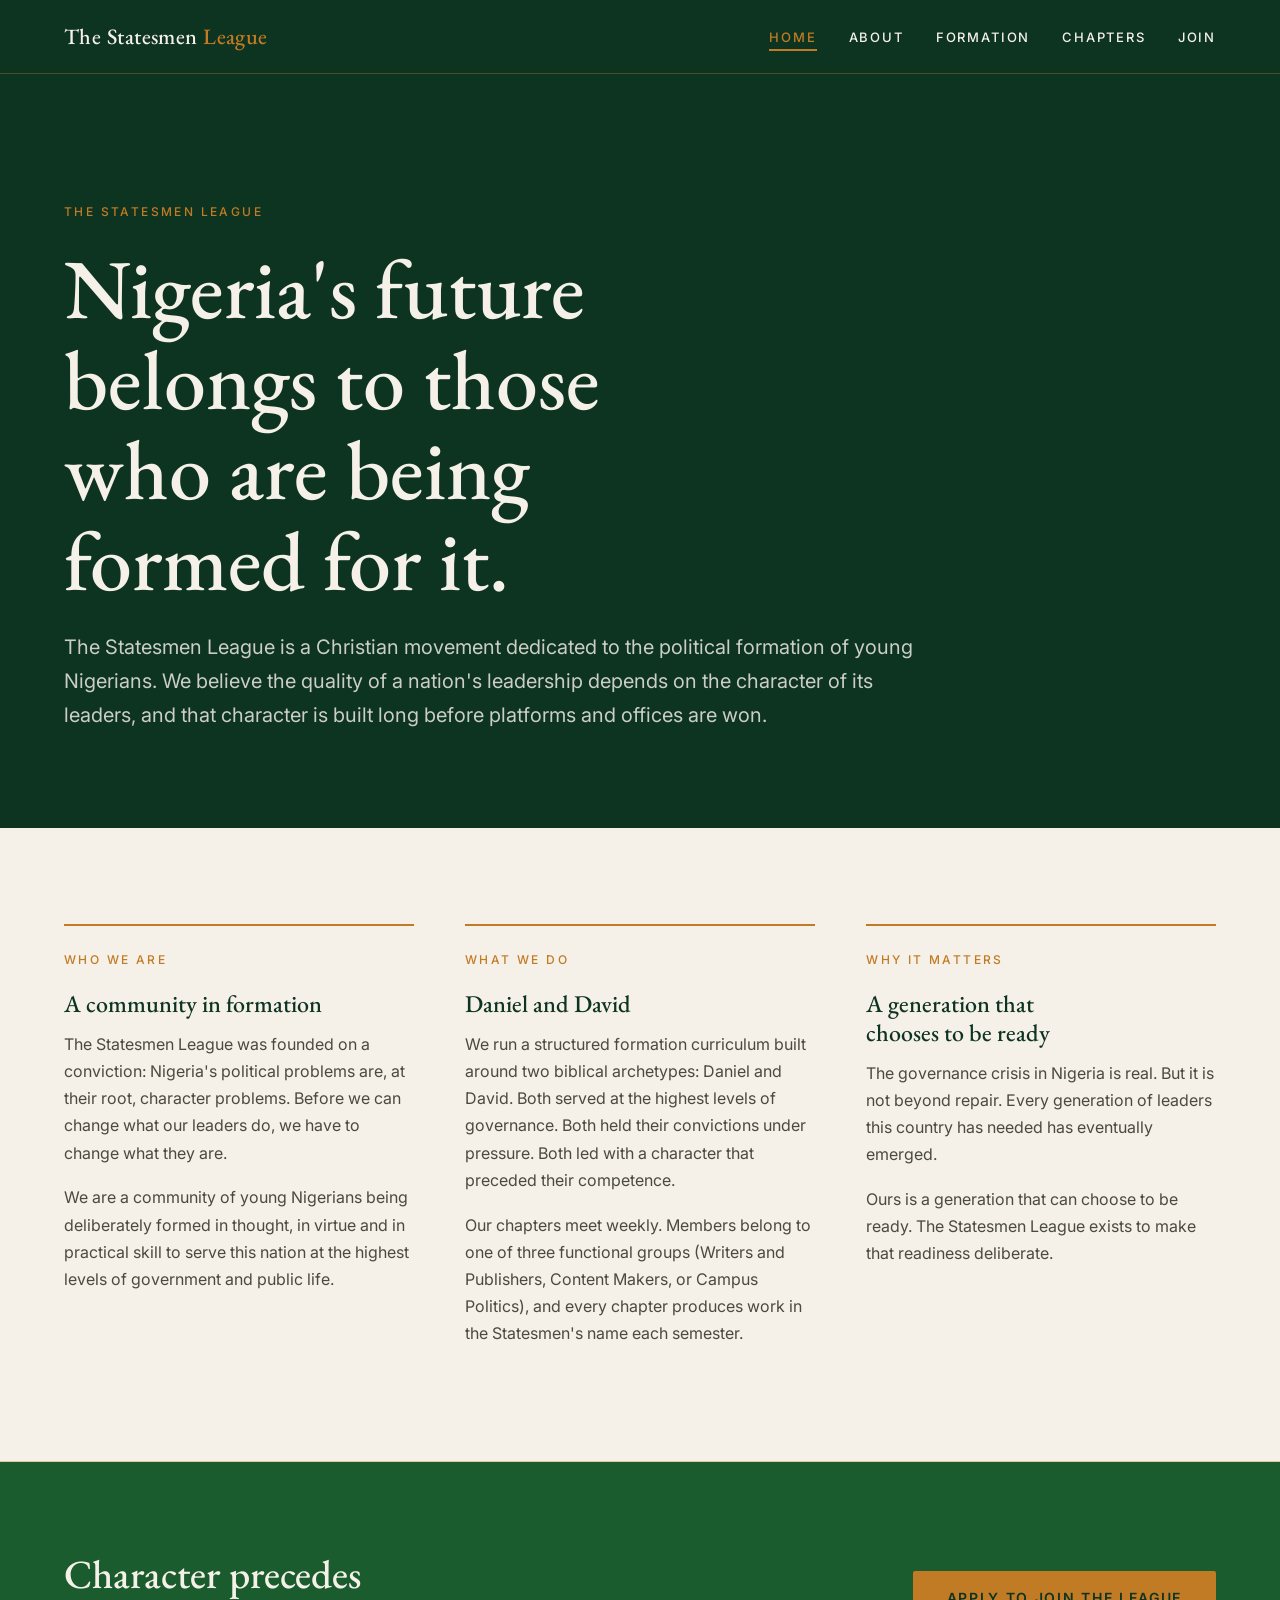
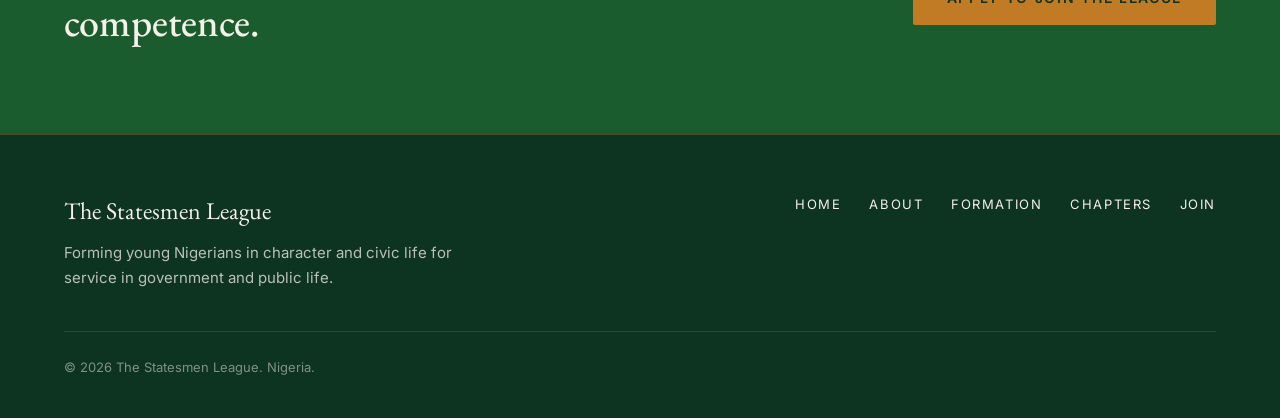
==== site/index.html @ c312bdaa "Add five-page Statesmen League website Co-Authored-By: Claude Opus 5.5 <noreply@anthropic.com> Claud" ====
<!doctype html>
<html lang="en-GB">
<head>
  <meta charset="utf-8">
  <meta name="viewport" content="width=device-width, initial-scale=1">
  <title>The Statesmen League</title>
  <meta name="description" content="The Statesmen League is a Christian movement dedicated to the political formation of young Nigerians.">
  <link rel="preconnect" href="https://fonts.googleapis.com">
  <link rel="preconnect" href="https://fonts.gstatic.com" crossorigin>
  <link href="https://fonts.googleapis.com/css2?family=EB+Garamond:ital,wght@0,400;0,500;0,600;1,400&family=Inter:wght@400;500;600&display=swap" rel="stylesheet">
  <link rel="stylesheet" href="assets/styles.css">
</head>
<body>
  <a class="skip-link" href="#main">Skip to content</a>
  <header class="site-header">
    <nav class="nav-inner" aria-label="Main">
      <a class="brand" href="index.html">The Statesmen <span>League</span></a>
      <button class="nav-toggle" type="button" aria-expanded="false" aria-controls="nav-links">Menu</button>
      <ul class="nav-links" id="nav-links">
        <li><a href="index.html" aria-current="page">Home</a></li>
        <li><a href="about.html">About</a></li>
        <li><a href="formation.html">Formation</a></li>
        <li><a href="chapters.html">Chapters</a></li>
        <li><a href="join.html">Join</a></li>
      </ul>
    </nav>
  </header>

  <main id="main">
    <section class="page-head home-head">
      <div class="page-head-inner">
        <span class="eyebrow">The Statesmen League</span>
        <h1>Nigeria's future belongs to those who are being formed for it.</h1>
        <p class="lede">The Statesmen League is a Christian movement dedicated to the political formation of young Nigerians. We believe the quality of a nation's leadership depends on the character of its leaders, and that character is built long before platforms and offices are won.</p>
      </div>
    </section>

    <section class="section">
      <div class="section-inner three-col">
        <div>
          <span class="eyebrow">Who we are</span>
          <h3>A community in formation</h3>
          <p>The Statesmen League was founded on a conviction: Nigeria's political problems are, at their root, character problems. Before we can change what our leaders do, we have to change what they are.</p>
          <p>We are a community of young Nigerians being deliberately formed in thought, in virtue and in practical skill to serve this nation at the highest levels of government and public life.</p>
        </div>
        <div>
          <span class="eyebrow">What we do</span>
          <h3>Daniel and David</h3>
          <p>We run a structured formation curriculum built around two biblical archetypes: Daniel and David. Both served at the highest levels of governance. Both held their convictions under pressure. Both led with a character that preceded their competence.</p>
          <p>Our chapters meet weekly. Members belong to one of three functional groups (Writers and Publishers, Content Makers, or Campus Politics), and every chapter produces work in the Statesmen's name each semester.</p>
        </div>
        <div>
          <span class="eyebrow">Why it matters</span>
          <h3>A generation that chooses to be ready</h3>
          <p>The governance crisis in Nigeria is real. But it is not beyond repair. Every generation of leaders this country has needed has eventually emerged.</p>
          <p>Ours is a generation that can choose to be ready. The Statesmen League exists to make that readiness deliberate.</p>
        </div>
      </div>
    </section>

    <section class="cta-band">
      <div class="section-inner">
        <h2>Character precedes competence.</h2>
        <a class="button" href="join.html">Apply to join the League</a>
      </div>
    </section>

  </main>

  <footer class="site-footer">
    <div class="footer-inner">
      <div>
        <div class="footer-name">The Statesmen League</div>
        <p class="footer-purpose">Forming young Nigerians in character and civic life for service in government and public life.</p>
      </div>
      <ul class="footer-links">
        <li><a href="index.html">Home</a></li>
        <li><a href="about.html">About</a></li>
        <li><a href="formation.html">Formation</a></li>
        <li><a href="chapters.html">Chapters</a></li>
        <li><a href="join.html">Join</a></li>
      </ul>
    </div>
    <div class="footer-base">&copy; 2026 The Statesmen League. Nigeria.</div>
  </footer>
  <script src="assets/nav.js"></script>
</body>
</html>
---- site/assets/styles.css ----
:root {
  --green-dark: #0D3321;
  --green-mid: #1A5C2E;
  --gold: #C17B24;
  --cream: #F5F0E8;
  --ink: #1A1A14;
  --ink-soft: #4A4A3F;
  --rule: rgba(193, 123, 36, 0.35);
  --card: #FBF8F2;

  --serif: "EB Garamond", Georgia, "Times New Roman", serif;
  --sans: "Inter", system-ui, -apple-system, "Segoe UI", sans-serif;

  --measure: 68ch;
  --gutter: clamp(16px, 5vw, 72px);
}

*, *::before, *::after { box-sizing: border-box; }

html { -webkit-text-size-adjust: 100%; }

body {
  margin: 0;
  background: var(--cream);
  color: var(--ink);
  font-family: var(--sans);
  font-size: 17px;
  line-height: 1.7;
  display: flex;
  flex-direction: column;
  min-height: 100vh;
}

main { flex: 1; }

h1, h2, h3 {
  font-family: var(--serif);
  font-weight: 500;
  line-height: 1.2;
  color: var(--green-dark);
  text-wrap: balance;
}

h1 { font-size: clamp(36px, 6vw, 64px); margin: 0 0 24px; }
h2 { font-size: clamp(28px, 4vw, 40px); margin: 0 0 20px; }
h3 { font-size: 24px; margin: 0 0 12px; }

p { margin: 0 0 1.1em; }

a { color: var(--green-mid); }
a:hover { color: var(--gold); }

:focus-visible { outline: 2px solid var(--gold); outline-offset: 3px; }

.skip-link {
  position: absolute;
  left: -9999px;
  top: 0;
  background: var(--gold);
  color: var(--green-dark);
  padding: 8px 16px;
  z-index: 10;
}
.skip-link:focus { left: 16px; }

/* Navigation */

.site-header {
  background: var(--green-dark);
  border-bottom: 1px solid var(--rule);
  padding: 0 var(--gutter);
}

.nav-inner {
  display: flex;
  align-items: center;
  justify-content: space-between;
  gap: 24px;
  padding: 18px 0;
  max-width: 1280px;
  margin: 0 auto;
}

.brand {
  font-family: var(--serif);
  font-size: 22px;
  font-weight: 500;
  letter-spacing: 0.02em;
  color: var(--cream);
  text-decoration: none;
}
.brand:hover { color: var(--cream); }
.brand span { color: var(--gold); }

.nav-links {
  display: flex;
  gap: 32px;
  list-style: none;
  margin: 0;
  padding: 0;
}

.nav-links a {
  color: var(--cream);
  text-decoration: none;
  font-size: 13px;
  font-weight: 500;
  letter-spacing: 0.14em;
  text-transform: uppercase;
  padding-bottom: 4px;
  border-bottom: 2px solid transparent;
  transition: color 0.15s, border-color 0.15s;
}

.nav-links a:hover { color: var(--gold); }

.nav-links a[aria-current="page"] {
  color: var(--gold);
  border-bottom-color: var(--gold);
}

.nav-toggle {
  display: none;
  background: none;
  border: 1px solid var(--rule);
  color: var(--cream);
  font: 500 12px/1 var(--sans);
  letter-spacing: 0.14em;
  text-transform: uppercase;
  padding: 10px 14px;
  border-radius: 2px;
  cursor: pointer;
}

@media (max-width: 760px) {
  .nav-inner { flex-wrap: wrap; }
  .nav-toggle { display: block; }
  .nav-links {
    display: none;
    flex-basis: 100%;
    flex-direction: column;
    gap: 0;
    padding-top: 8px;
  }
  .nav-links.open { display: flex; }
  .nav-links a {
    display: block;
    padding: 14px 0;
    border-bottom: 1px solid rgba(245, 240, 232, 0.1);
  }
  .nav-links a[aria-current="page"] { border-bottom-color: rgba(245, 240, 232, 0.1); }
}

/* Page heads */

.page-head {
  background: var(--green-dark);
  color: var(--cream);
  padding: clamp(64px, 10vw, 128px) var(--gutter) clamp(56px, 8vw, 96px);
}

.page-head-inner { max-width: 1280px; margin: 0 auto; }

.page-head h1 { color: var(--cream); max-width: 20ch; }

.page-head .lede {
  max-width: var(--measure);
  font-size: clamp(17px, 2vw, 20px);
  color: rgba(245, 240, 232, 0.82);
  margin: 0;
}

.eyebrow {
  display: block;
  font-family: var(--sans);
  font-size: 12px;
  font-weight: 500;
  letter-spacing: 0.2em;
  text-transform: uppercase;
  color: var(--gold);
  margin-bottom: 20px;
}

.home-head h1 {
  font-size: clamp(40px, 7.5vw, 84px);
  max-width: 18ch;
  line-height: 1.08;
}

/* Content sections */

.section {
  padding: clamp(56px, 8vw, 96px) var(--gutter);
  border-bottom: 1px solid var(--rule);
}
.section:last-of-type { border-bottom: none; }

.section-inner { max-width: 1280px; margin: 0 auto; }

.prose { max-width: var(--measure); }

.prose h2::before {
  content: "";
  display: block;
  width: 48px;
  height: 2px;
  background: var(--gold);
  margin-bottom: 20px;
}

.statement {
  font-family: var(--serif);
  font-size: clamp(26px, 3.5vw, 36px);
  line-height: 1.3;
  color: var(--green-dark);
  max-width: 28ch;
  margin-bottom: 24px;
}

.section-alt { background: var(--card); }

/* Three-column grid */

.three-col {
  display: grid;
  grid-template-columns: repeat(3, 1fr);
  gap: clamp(32px, 4vw, 56px);
}

.three-col > div { border-top: 2px solid var(--gold); padding-top: 24px; }

.three-col p { font-size: 16px; color: var(--ink-soft); }

@media (max-width: 900px) {
  .three-col { grid-template-columns: 1fr; }
}

/* Cards */

.cards {
  display: grid;
  grid-template-columns: repeat(3, 1fr);
  gap: 24px;
  margin: 40px 0 32px;
}

.card {
  background: var(--card);
  border: 1px solid var(--rule);
  border-top: 3px solid var(--gold);
  padding: 28px;
}

.card h3 { font-size: 22px; }
.card p { font-size: 16px; color: var(--ink-soft); margin: 0; }

@media (max-width: 900px) {
  .cards { grid-template-columns: 1fr; }
}

/* Archetypes */

.archetypes {
  display: grid;
  grid-template-columns: 1fr 1fr;
  gap: 24px;
  margin: 32px 0;
  max-width: 900px;
}

.archetype {
  background: var(--green-dark);
  color: var(--cream);
  padding: 32px;
}

.archetype h3 { color: var(--gold); margin-bottom: 12px; }
.archetype p { margin: 0; color: rgba(245, 240, 232, 0.85); font-size: 16px; }

@media (max-width: 700px) {
  .archetypes { grid-template-columns: 1fr; }
}

/* Founders */

.founders {
  display: grid;
  grid-template-columns: 1fr 1fr;
  gap: 32px;
  margin-top: 32px;
  max-width: 900px;
}

.founder { border-left: 2px solid var(--gold); padding-left: 24px; }
.founder h3 { margin-bottom: 4px; }
.founder .role {
  font-size: 12px;
  font-weight: 500;
  letter-spacing: 0.16em;
  text-transform: uppercase;
  color: var(--gold);
  margin-bottom: 12px;
}
.founder p { font-size: 16px; color: var(--ink-soft); }

@media (max-width: 700px) {
  .founders { grid-template-columns: 1fr; }
}

/* Pull line */

.pull {
  font-family: var(--serif);
  font-style: italic;
  font-size: clamp(22px, 3vw, 28px);
  line-height: 1.4;
  color: var(--green-mid);
  border-left: 3px solid var(--gold);
  padding-left: 24px;
  margin: 32px 0;
  max-width: 40ch;
}

/* Buttons and CTA */

.button {
  display: inline-block;
  background: var(--gold);
  color: var(--green-dark);
  font: 600 14px/1 var(--sans);
  letter-spacing: 0.12em;
  text-transform: uppercase;
  text-decoration: none;
  padding: 18px 32px;
  border-radius: 2px;
  border: 2px solid var(--gold);
  transition: background 0.15s, color 0.15s;
}

.button:hover { background: transparent; color: var(--gold); }

.cta-band {
  background: var(--green-mid);
  color: var(--cream);
  padding: clamp(56px, 8vw, 88px) var(--gutter);
}

.cta-band .section-inner {
  display: flex;
  flex-wrap: wrap;
  align-items: center;
  justify-content: space-between;
  gap: 32px;
}

.cta-band h2 { color: var(--cream); margin: 0; max-width: 22ch; }

/* Join */

.form-card {
  background: var(--card);
  border: 1px solid var(--rule);
  border-top: 3px solid var(--gold);
  padding: clamp(28px, 5vw, 48px);
  max-width: 820px;
  margin: 32px 0;
}

.form-card .note { font-size: 15px; color: var(--ink-soft); }

.form-card .button { margin: 12px 0 24px; }

.form-card iframe {
  width: 100%;
  min-height: 1200px;
  border: 0;
  background: #fff;
}

/* Footer */

.site-footer {
  background: var(--green-dark);
  color: rgba(245, 240, 232, 0.75);
  padding: 56px var(--gutter) 40px;
  border-top: 1px solid var(--rule);
  font-size: 15px;
}

.footer-inner {
  max-width: 1280px;
  margin: 0 auto;
  display: flex;
  flex-wrap: wrap;
  justify-content: space-between;
  gap: 32px;
}

.footer-name {
  font-family: var(--serif);
  font-size: 24px;
  color: var(--cream);
  margin-bottom: 8px;
}

.footer-purpose { max-width: 44ch; margin: 0; }

.footer-links {
  list-style: none;
  margin: 0;
  padding: 0;
  display: flex;
  flex-wrap: wrap;
  gap: 12px 28px;
}

.footer-links a {
  color: var(--cream);
  text-decoration: none;
  font-size: 13px;
  letter-spacing: 0.12em;
  text-transform: uppercase;
}
.footer-links a:hover { color: var(--gold); }

.footer-base {
  max-width: 1280px;
  margin: 40px auto 0;
  padding-top: 24px;
  border-top: 1px solid rgba(245, 240, 232, 0.12);
  font-size: 13px;
  color: rgba(245, 240, 232, 0.5);
}
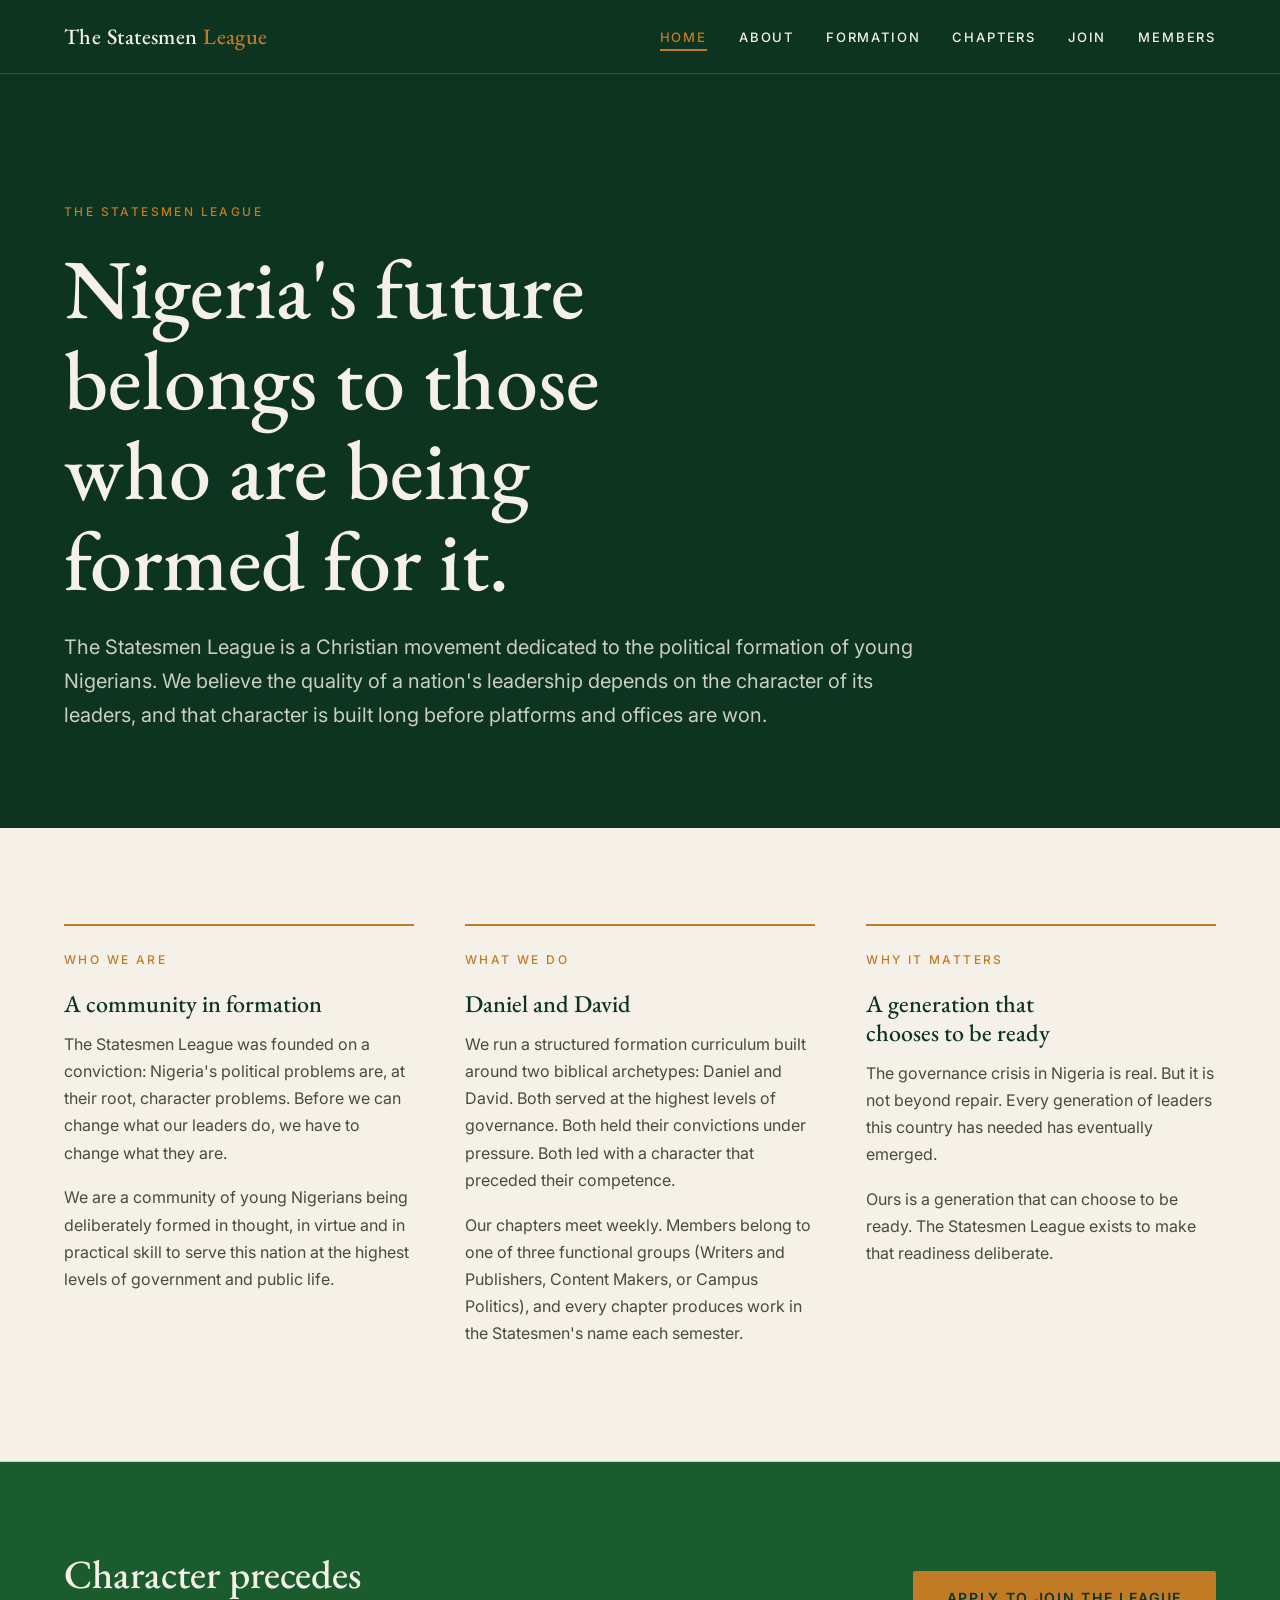
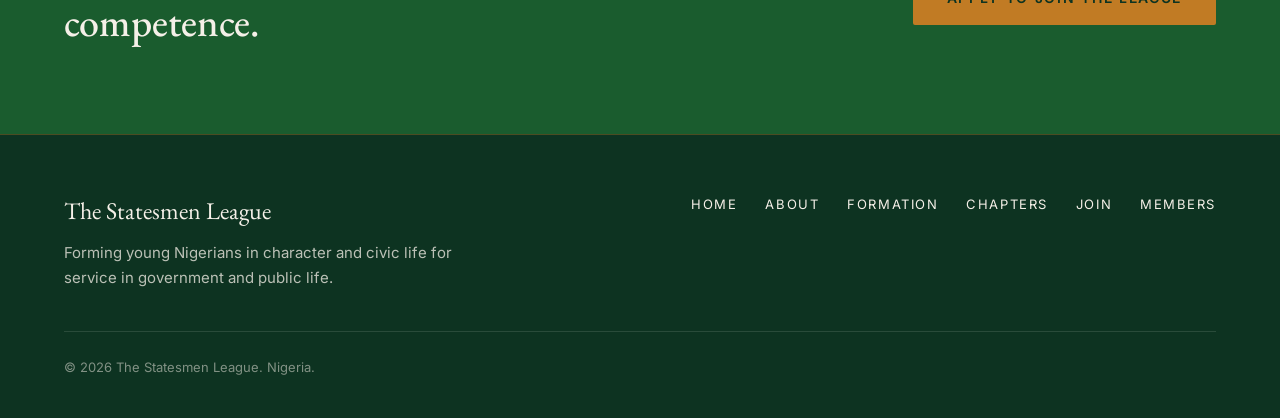
==== commit 3a4aaf37: "Add Members page linking League Drive folders Co-Authored-By: Claude Opus 5.5 <noreply@anthropic.com" ====
--- a/site/index.html
+++ b/site/index.html
@@ -22,6 +22,7 @@
         <li><a href="formation.html">Formation</a></li>
         <li><a href="chapters.html">Chapters</a></li>
         <li><a href="join.html">Join</a></li>
+        <li><a href="members.html">Members</a></li>
       </ul>
     </nav>
   </header>
@@ -79,6 +80,7 @@
         <li><a href="formation.html">Formation</a></li>
         <li><a href="chapters.html">Chapters</a></li>
         <li><a href="join.html">Join</a></li>
+        <li><a href="members.html">Members</a></li>
       </ul>
     </div>
     <div class="footer-base">&copy; 2026 The Statesmen League. Nigeria.</div>
--- a/site/assets/styles.css
+++ b/site/assets/styles.css
@@ -431,3 +431,16 @@
   font-size: 13px;
   color: rgba(245, 240, 232, 0.5);
 }
+
+.card-link {
+  display: block;
+  text-decoration: none;
+  color: inherit;
+  transition: border-color 0.15s, background 0.15s;
+}
+
+.card-link:hover { border-color: var(--gold); background: #fff; color: inherit; }
+.card-link h3::after { content: " \2197"; color: var(--gold); font-size: 18px; }
+
+.section-inner.prose { max-width: 1280px; }
+.section-inner.prose > :not(.pull) { max-width: var(--measure); }
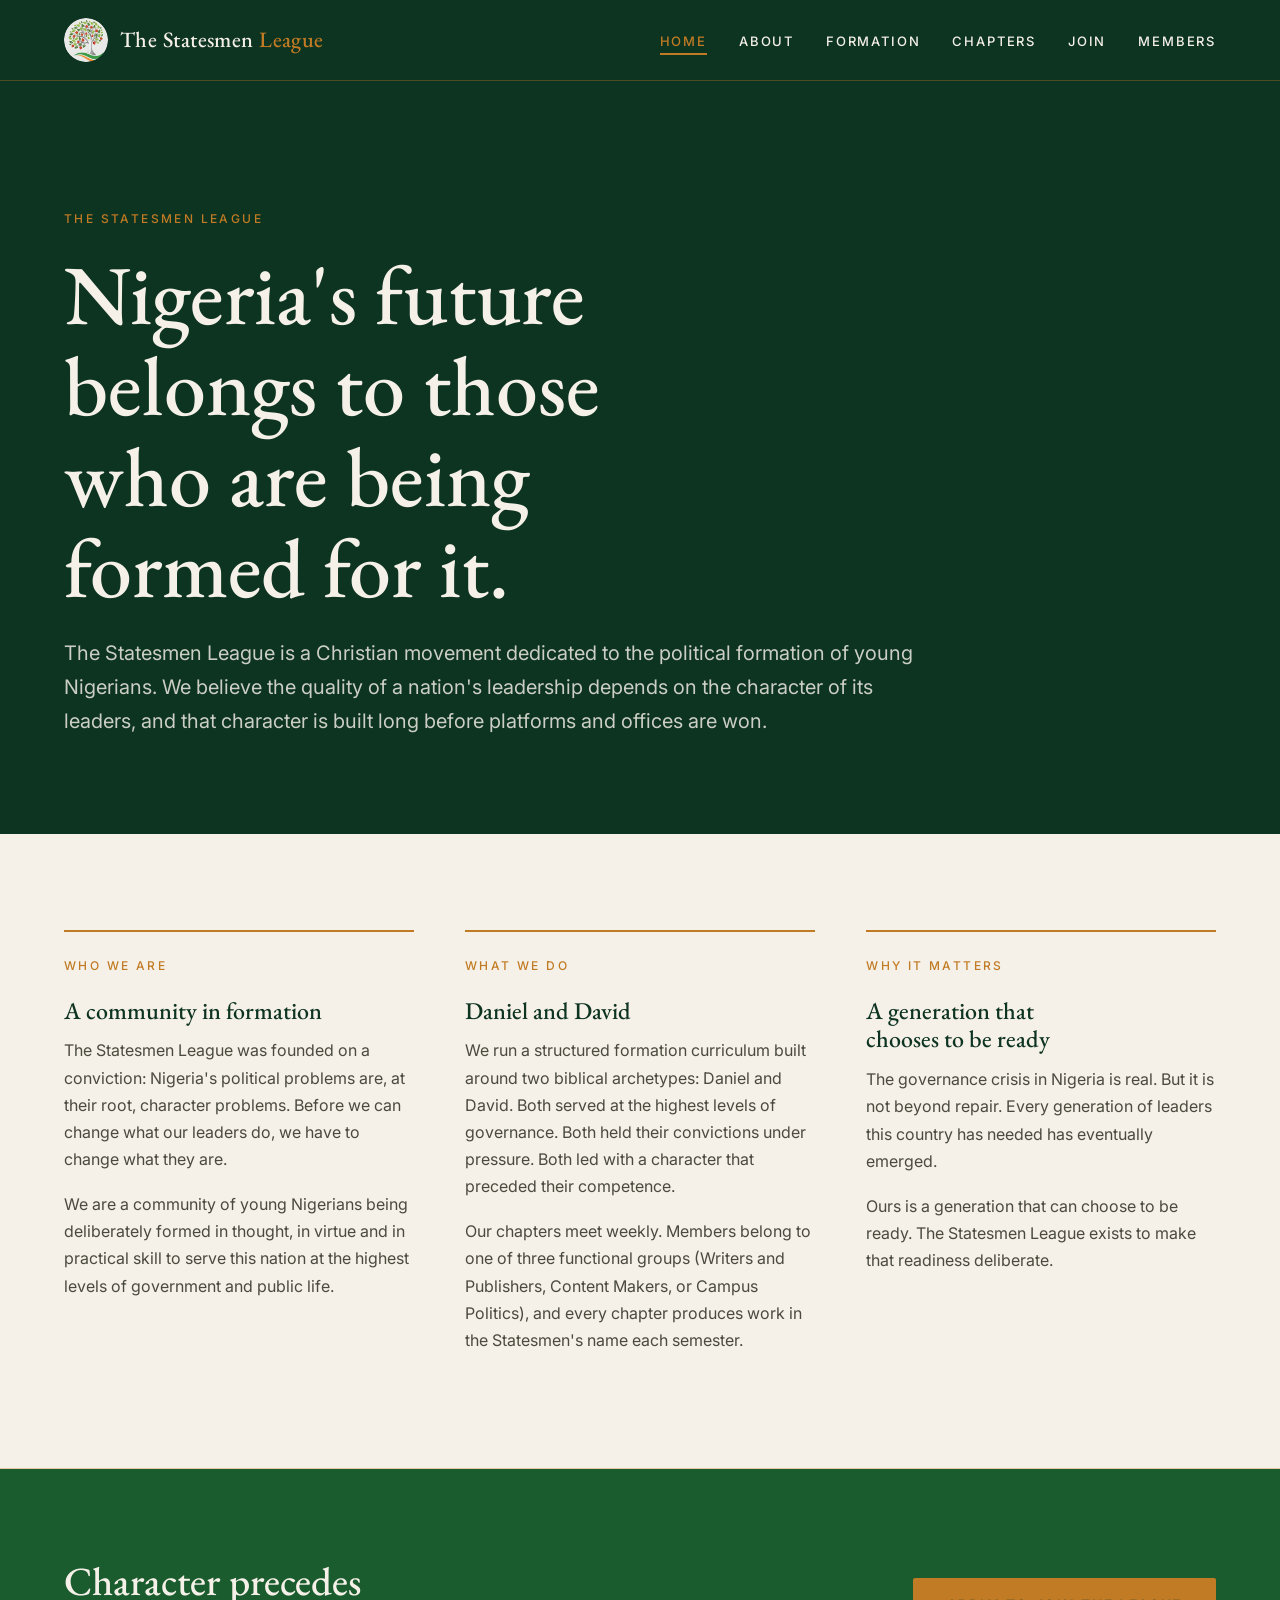
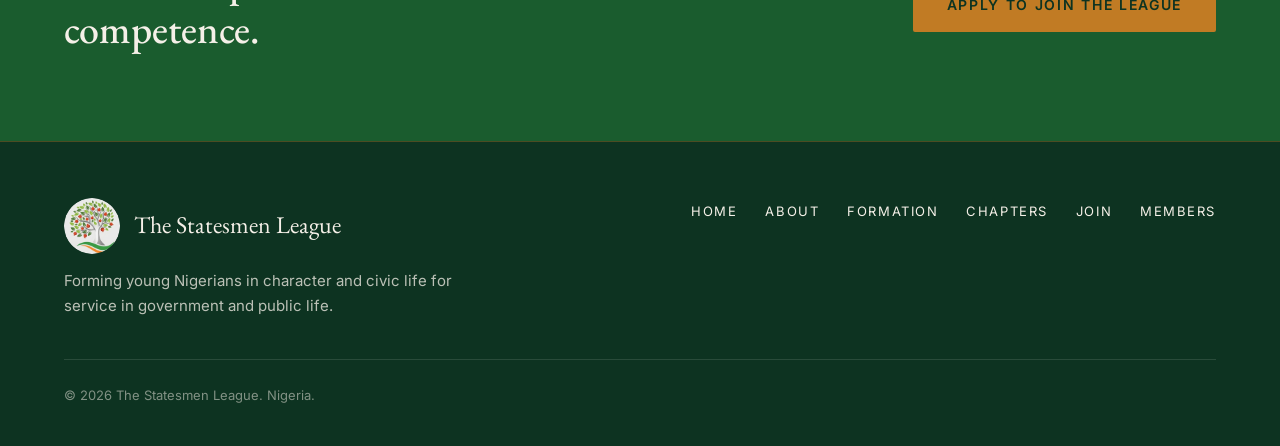
==== commit 5aef5cc3: "Add League logo to header, footer, favicon and link previews Co-Authored-By: Claude Opus 5.5 <norepl" ====
--- a/site/index.html
+++ b/site/index.html
@@ -5,6 +5,13 @@
   <meta name="viewport" content="width=device-width, initial-scale=1">
   <title>The Statesmen League</title>
   <meta name="description" content="The Statesmen League is a Christian movement dedicated to the political formation of young Nigerians.">
+  <link rel="icon" type="image/png" href="assets/img/favicon.png">
+  <link rel="apple-touch-icon" href="assets/img/apple-touch-icon.png">
+  <meta property="og:type" content="website">
+  <meta property="og:title" content="The Statesmen League">
+  <meta property="og:description" content="The Statesmen League is a Christian movement dedicated to the political formation of young Nigerians.">
+  <meta property="og:image" content="https://statesmen-league.vercel.app/assets/img/og-image.jpg">
+  <meta name="twitter:card" content="summary_large_image">
   <link rel="preconnect" href="https://fonts.googleapis.com">
   <link rel="preconnect" href="https://fonts.gstatic.com" crossorigin>
   <link href="https://fonts.googleapis.com/css2?family=EB+Garamond:ital,wght@0,400;0,500;0,600;1,400&family=Inter:wght@400;500;600&display=swap" rel="stylesheet">
@@ -14,7 +21,7 @@
   <a class="skip-link" href="#main">Skip to content</a>
   <header class="site-header">
     <nav class="nav-inner" aria-label="Main">
-      <a class="brand" href="index.html">The Statesmen <span>League</span></a>
+      <a class="brand" href="index.html"><img src="assets/img/logo-mark.png" alt="" width="44" height="44"><span class="brand-text">The Statesmen <span>League</span></span></a>
       <button class="nav-toggle" type="button" aria-expanded="false" aria-controls="nav-links">Menu</button>
       <ul class="nav-links" id="nav-links">
         <li><a href="index.html" aria-current="page">Home</a></li>
@@ -71,7 +78,7 @@
   <footer class="site-footer">
     <div class="footer-inner">
       <div>
-        <div class="footer-name">The Statesmen League</div>
+        <div class="footer-name"><img src="assets/img/logo-mark.png" alt="" width="56" height="56">The Statesmen League</div>
         <p class="footer-purpose">Forming young Nigerians in character and civic life for service in government and public life.</p>
       </div>
       <ul class="footer-links">
--- a/site/assets/styles.css
+++ b/site/assets/styles.css
@@ -90,7 +90,7 @@
   text-decoration: none;
 }
 .brand:hover { color: var(--cream); }
-.brand span { color: var(--gold); }
+
 
 .nav-links {
   display: flex;
@@ -369,10 +369,12 @@
 .form-card .note { font-size: 15px; color: var(--ink-soft); }
 
 .form-card .button { margin: 12px 0 24px; }
+.form-card iframe + .note { margin-top: 16px; }
 
 .form-card iframe {
   width: 100%;
-  min-height: 1200px;
+  min-height: 1500px;
+  display: block;
   border: 0;
   background: #fff;
 }
@@ -444,3 +446,23 @@
 
 .section-inner.prose { max-width: 1280px; }
 .section-inner.prose > :not(.pull) { max-width: var(--measure); }
+
+/* Logo */
+
+.brand { display: inline-flex; align-items: center; gap: 12px; }
+.brand img, .footer-name img { border-radius: 50%; flex-shrink: 0; }
+.brand-text span { color: var(--gold); }
+
+.footer-name { display: flex; align-items: center; gap: 14px; margin-bottom: 14px; }
+
+@media (max-width: 420px) {
+  .brand { font-size: 18px; gap: 10px; }
+  .brand img { width: 36px; height: 36px; }
+  .nav-toggle { padding: 9px 12px; }
+}
+
+@media (max-width: 340px) {
+  .nav-inner { gap: 12px; }
+  .brand { font-size: 16px; gap: 8px; }
+  .brand img { width: 32px; height: 32px; }
+}
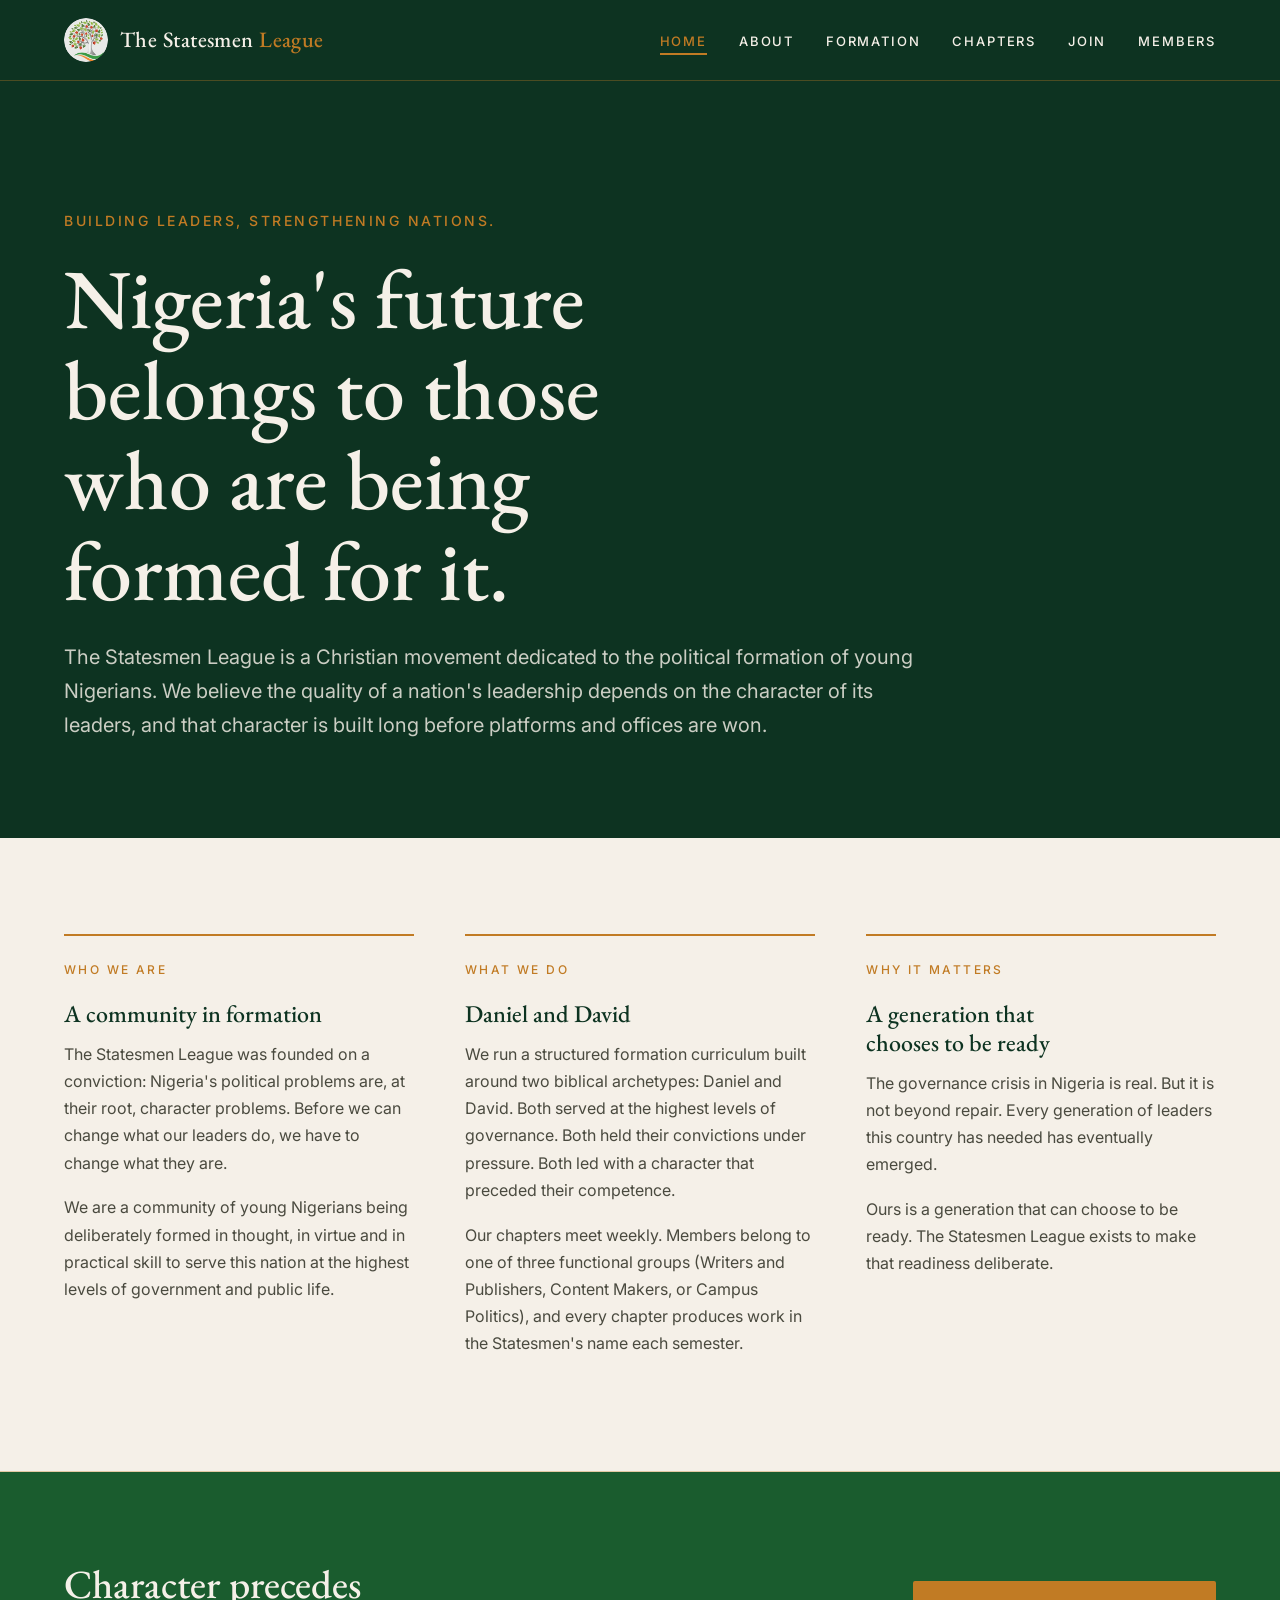
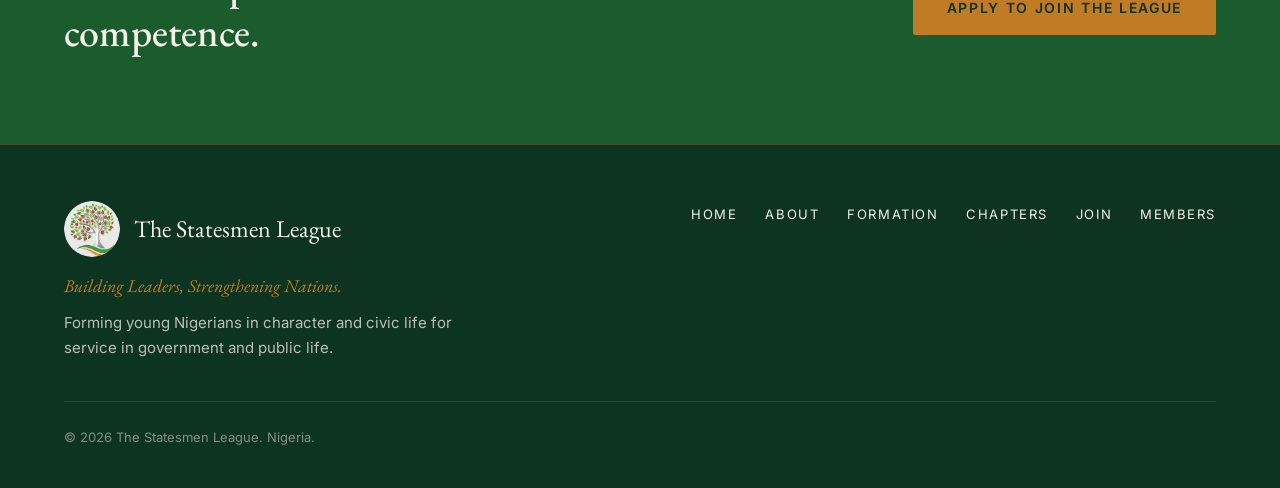
==== commit 760f6399: "Add tagline to home page, footer and page title Co-Authored-By: Claude Opus 5.5 <noreply@anthropic.c" ====
--- a/site/index.html
+++ b/site/index.html
@@ -3,12 +3,12 @@
 <head>
   <meta charset="utf-8">
   <meta name="viewport" content="width=device-width, initial-scale=1">
-  <title>The Statesmen League</title>
+  <title>The Statesmen League | Building Leaders, Strengthening Nations.</title>
   <meta name="description" content="The Statesmen League is a Christian movement dedicated to the political formation of young Nigerians.">
   <link rel="icon" type="image/png" href="assets/img/favicon.png">
   <link rel="apple-touch-icon" href="assets/img/apple-touch-icon.png">
   <meta property="og:type" content="website">
-  <meta property="og:title" content="The Statesmen League">
+  <meta property="og:title" content="The Statesmen League | Building Leaders, Strengthening Nations.">
   <meta property="og:description" content="The Statesmen League is a Christian movement dedicated to the political formation of young Nigerians.">
   <meta property="og:image" content="https://statesmen-league.vercel.app/assets/img/og-image.jpg">
   <meta name="twitter:card" content="summary_large_image">
@@ -37,7 +37,7 @@
   <main id="main">
     <section class="page-head home-head">
       <div class="page-head-inner">
-        <span class="eyebrow">The Statesmen League</span>
+        <span class="eyebrow">Building Leaders, Strengthening Nations.</span>
         <h1>Nigeria's future belongs to those who are being formed for it.</h1>
         <p class="lede">The Statesmen League is a Christian movement dedicated to the political formation of young Nigerians. We believe the quality of a nation's leadership depends on the character of its leaders, and that character is built long before platforms and offices are won.</p>
       </div>
@@ -79,6 +79,7 @@
     <div class="footer-inner">
       <div>
         <div class="footer-name"><img src="assets/img/logo-mark.png" alt="" width="56" height="56">The Statesmen League</div>
+        <p class="footer-tagline">Building Leaders, Strengthening Nations.</p>
         <p class="footer-purpose">Forming young Nigerians in character and civic life for service in government and public life.</p>
       </div>
       <ul class="footer-links">
--- a/site/assets/styles.css
+++ b/site/assets/styles.css
@@ -466,3 +466,13 @@
   .brand { font-size: 16px; gap: 8px; }
   .brand img { width: 32px; height: 32px; }
 }
+
+.footer-tagline {
+  font-family: var(--serif);
+  font-style: italic;
+  font-size: 18px;
+  color: var(--gold);
+  margin: 0 0 8px;
+}
+
+.home-head .eyebrow { font-size: 14px; letter-spacing: 0.18em; }
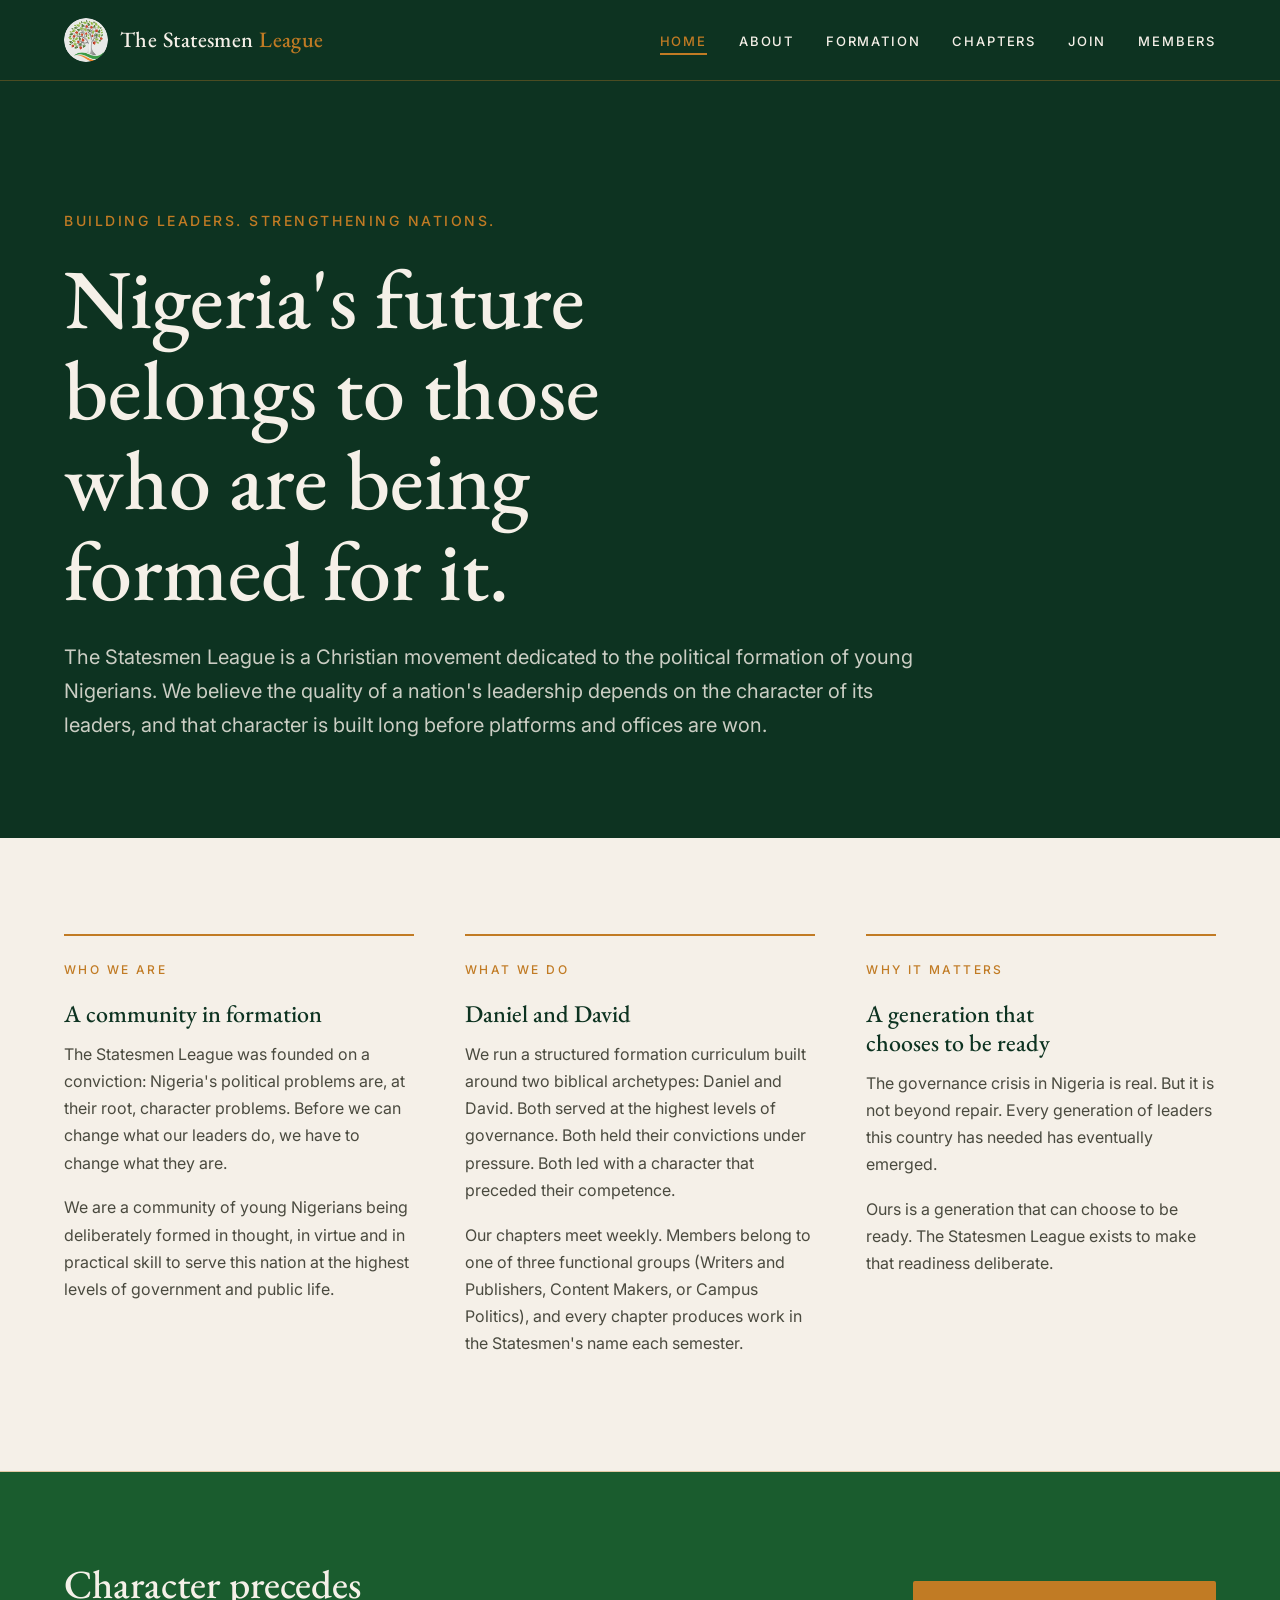
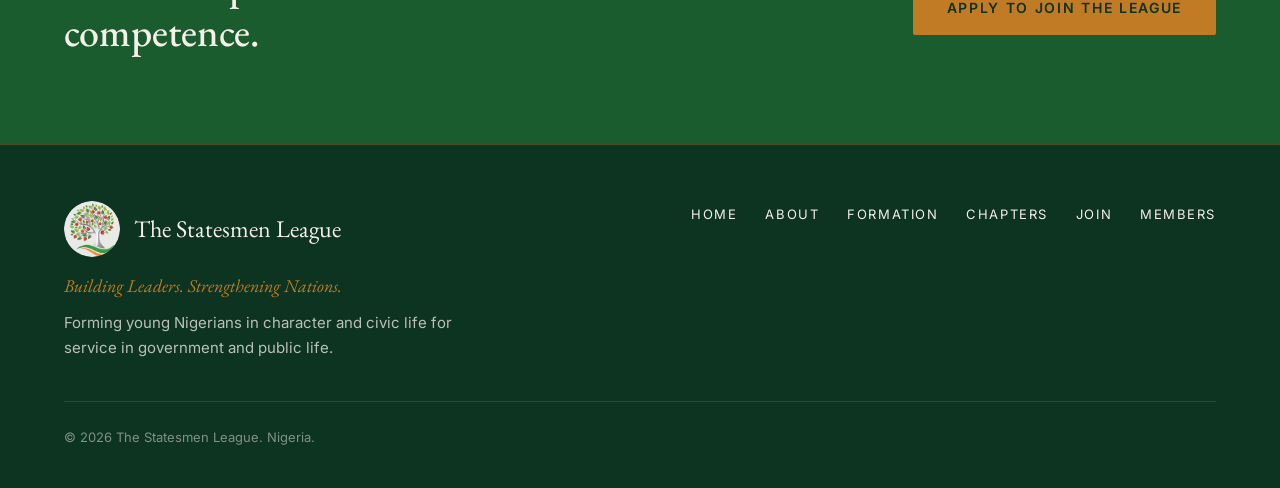
==== commit b968d71d: "Match tagline punctuation to the logo Co-Authored-By: Claude Opus 5.5 <noreply@anthropic.com> Claude" ====
--- a/site/index.html
+++ b/site/index.html
@@ -3,12 +3,12 @@
 <head>
   <meta charset="utf-8">
   <meta name="viewport" content="width=device-width, initial-scale=1">
-  <title>The Statesmen League | Building Leaders, Strengthening Nations.</title>
+  <title>The Statesmen League | Building Leaders. Strengthening Nations.</title>
   <meta name="description" content="The Statesmen League is a Christian movement dedicated to the political formation of young Nigerians.">
   <link rel="icon" type="image/png" href="assets/img/favicon.png">
   <link rel="apple-touch-icon" href="assets/img/apple-touch-icon.png">
   <meta property="og:type" content="website">
-  <meta property="og:title" content="The Statesmen League | Building Leaders, Strengthening Nations.">
+  <meta property="og:title" content="The Statesmen League | Building Leaders. Strengthening Nations.">
   <meta property="og:description" content="The Statesmen League is a Christian movement dedicated to the political formation of young Nigerians.">
   <meta property="og:image" content="https://statesmen-league.vercel.app/assets/img/og-image.jpg">
   <meta name="twitter:card" content="summary_large_image">
@@ -37,7 +37,7 @@
   <main id="main">
     <section class="page-head home-head">
       <div class="page-head-inner">
-        <span class="eyebrow">Building Leaders, Strengthening Nations.</span>
+        <span class="eyebrow">Building Leaders. Strengthening Nations.</span>
         <h1>Nigeria's future belongs to those who are being formed for it.</h1>
         <p class="lede">The Statesmen League is a Christian movement dedicated to the political formation of young Nigerians. We believe the quality of a nation's leadership depends on the character of its leaders, and that character is built long before platforms and offices are won.</p>
       </div>
@@ -79,7 +79,7 @@
     <div class="footer-inner">
       <div>
         <div class="footer-name"><img src="assets/img/logo-mark.png" alt="" width="56" height="56">The Statesmen League</div>
-        <p class="footer-tagline">Building Leaders, Strengthening Nations.</p>
+        <p class="footer-tagline">Building Leaders. Strengthening Nations.</p>
         <p class="footer-purpose">Forming young Nigerians in character and civic life for service in government and public life.</p>
       </div>
       <ul class="footer-links">
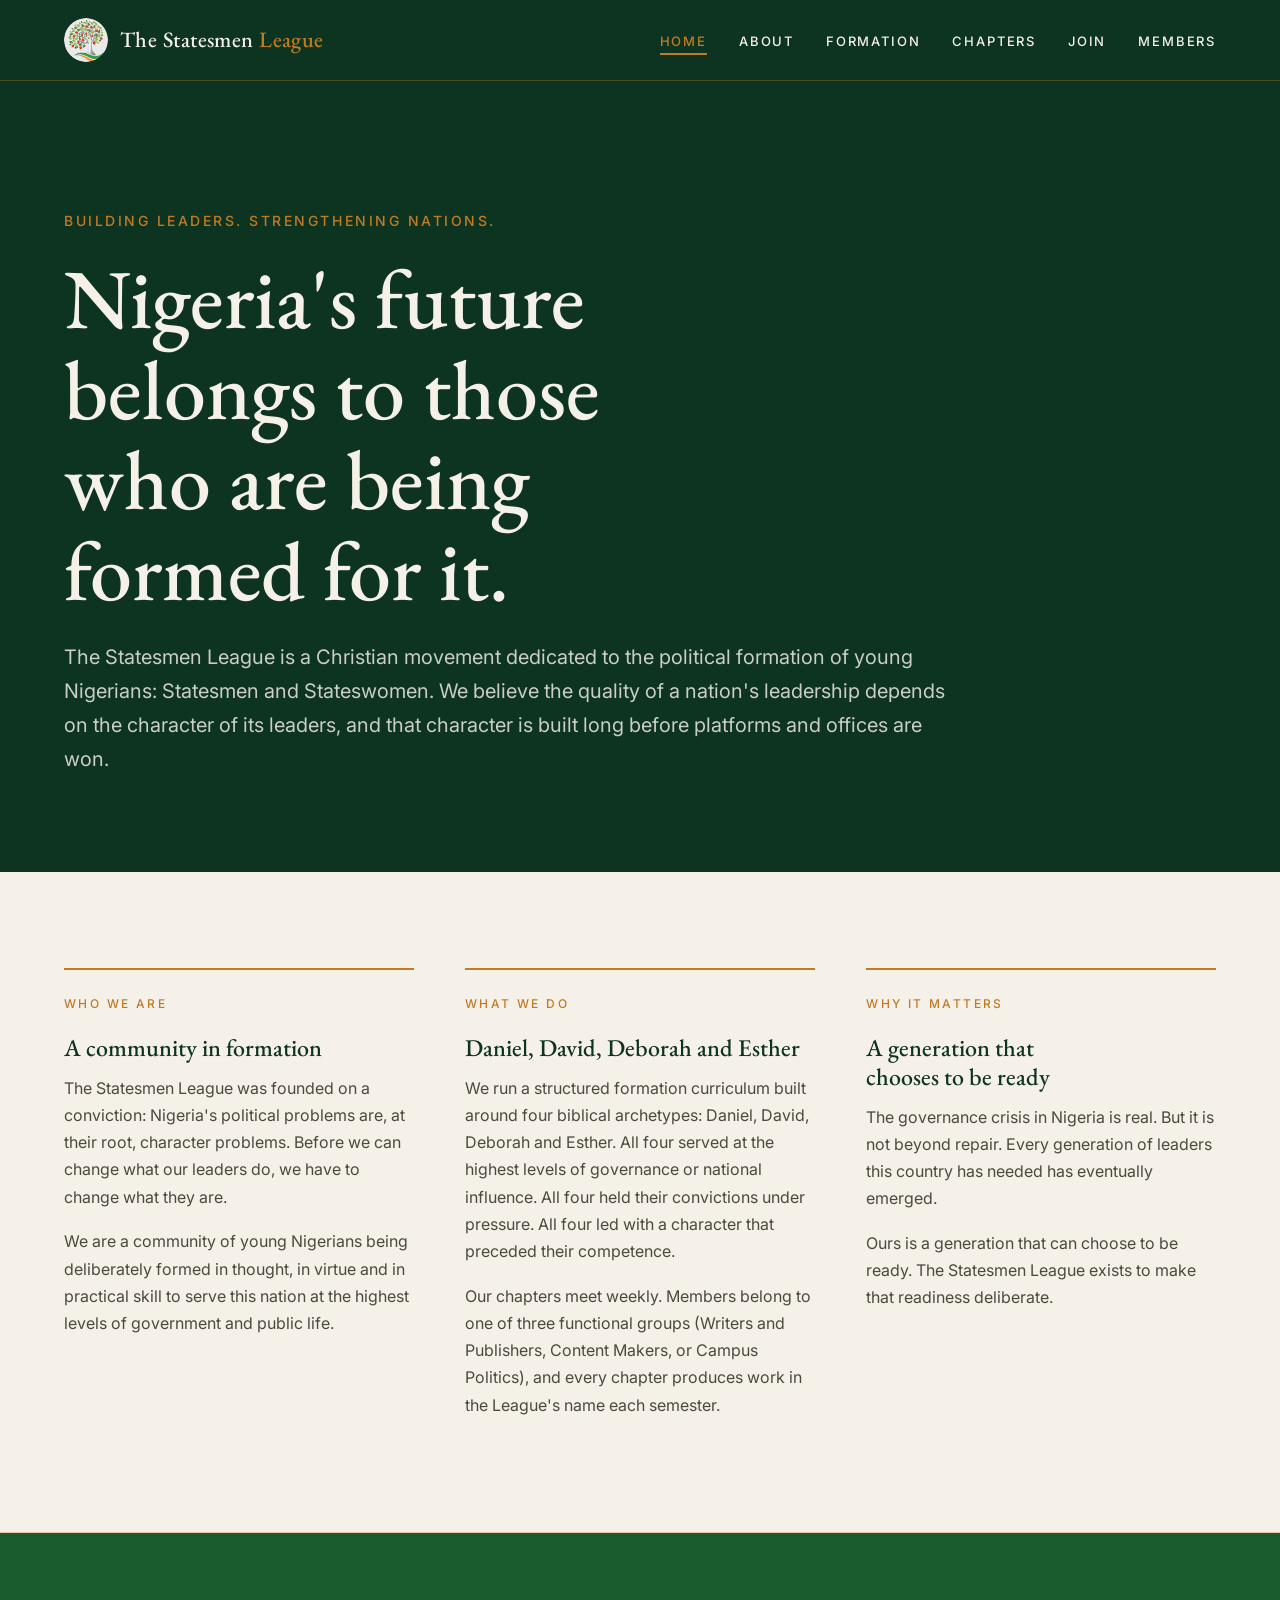
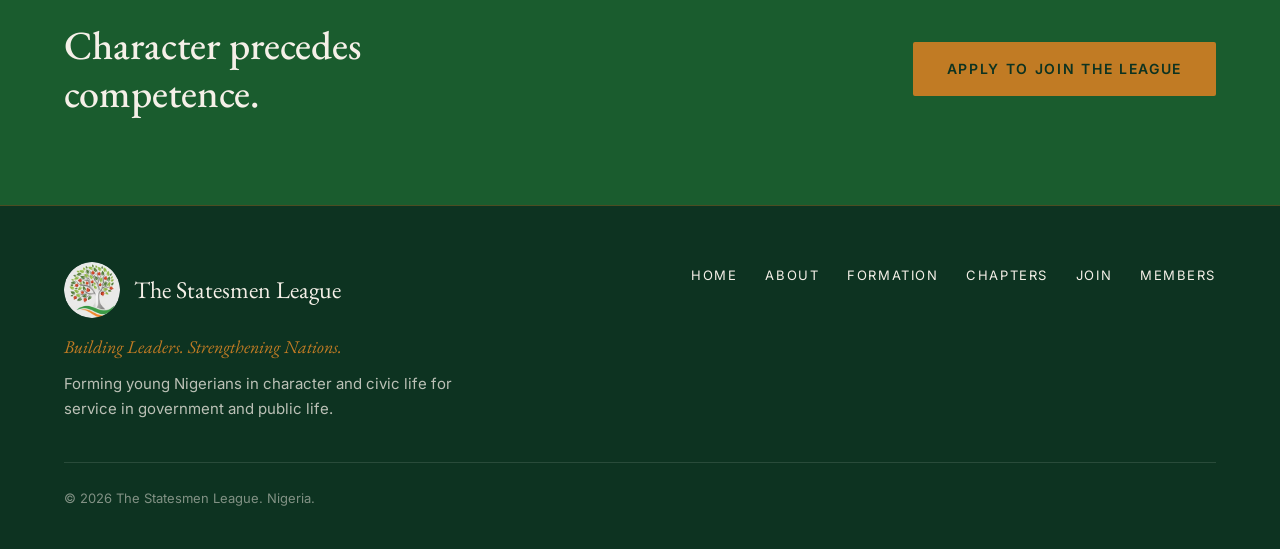
==== commit fe17646d: "Add Stateswoman language and Deborah and Esther archetypes Co-Authored-By: Claude Opus 5.5 <noreply@" ====
--- a/site/index.html
+++ b/site/index.html
@@ -4,12 +4,12 @@
   <meta charset="utf-8">
   <meta name="viewport" content="width=device-width, initial-scale=1">
   <title>The Statesmen League | Building Leaders. Strengthening Nations.</title>
-  <meta name="description" content="The Statesmen League is a Christian movement dedicated to the political formation of young Nigerians.">
+  <meta name="description" content="The Statesmen League is a Christian movement dedicated to the political formation of young Nigerians: Statesmen and Stateswomen.">
   <link rel="icon" type="image/png" href="assets/img/favicon.png">
   <link rel="apple-touch-icon" href="assets/img/apple-touch-icon.png">
   <meta property="og:type" content="website">
   <meta property="og:title" content="The Statesmen League | Building Leaders. Strengthening Nations.">
-  <meta property="og:description" content="The Statesmen League is a Christian movement dedicated to the political formation of young Nigerians.">
+  <meta property="og:description" content="The Statesmen League is a Christian movement dedicated to the political formation of young Nigerians: Statesmen and Stateswomen.">
   <meta property="og:image" content="https://statesmen-league.vercel.app/assets/img/og-image.jpg">
   <meta name="twitter:card" content="summary_large_image">
   <link rel="preconnect" href="https://fonts.googleapis.com">
@@ -39,7 +39,7 @@
       <div class="page-head-inner">
         <span class="eyebrow">Building Leaders. Strengthening Nations.</span>
         <h1>Nigeria's future belongs to those who are being formed for it.</h1>
-        <p class="lede">The Statesmen League is a Christian movement dedicated to the political formation of young Nigerians. We believe the quality of a nation's leadership depends on the character of its leaders, and that character is built long before platforms and offices are won.</p>
+        <p class="lede">The Statesmen League is a Christian movement dedicated to the political formation of young Nigerians: Statesmen and Stateswomen. We believe the quality of a nation's leadership depends on the character of its leaders, and that character is built long before platforms and offices are won.</p>
       </div>
     </section>
 
@@ -53,9 +53,9 @@
         </div>
         <div>
           <span class="eyebrow">What we do</span>
-          <h3>Daniel and David</h3>
-          <p>We run a structured formation curriculum built around two biblical archetypes: Daniel and David. Both served at the highest levels of governance. Both held their convictions under pressure. Both led with a character that preceded their competence.</p>
-          <p>Our chapters meet weekly. Members belong to one of three functional groups (Writers and Publishers, Content Makers, or Campus Politics), and every chapter produces work in the Statesmen's name each semester.</p>
+          <h3>Daniel, David, Deborah and Esther</h3>
+          <p>We run a structured formation curriculum built around four biblical archetypes: Daniel, David, Deborah and Esther. All four served at the highest levels of governance or national influence. All four held their convictions under pressure. All four led with a character that preceded their competence.</p>
+          <p>Our chapters meet weekly. Members belong to one of three functional groups (Writers and Publishers, Content Makers, or Campus Politics), and every chapter produces work in the League's name each semester.</p>
         </div>
         <div>
           <span class="eyebrow">Why it matters</span>
--- a/site/assets/styles.css
+++ b/site/assets/styles.css
@@ -281,19 +281,42 @@
   .archetypes { grid-template-columns: 1fr; }
 }
 
-/* Founders */
-
-.founders {
-  display: grid;
-  grid-template-columns: 1fr 1fr;
-  gap: 32px;
-  margin-top: 32px;
-  max-width: 900px;
-}
-
-.founder { border-left: 2px solid var(--gold); padding-left: 24px; }
-.founder h3 { margin-bottom: 4px; }
-.founder .role {
+/* Founder and founding team */
+
+.portrait {
+  position: relative;
+  width: 120px;
+  height: 120px;
+  border-radius: 50%;
+  overflow: hidden;
+  background: var(--green-dark);
+  border: 2px solid var(--gold);
+  display: flex;
+  align-items: center;
+  justify-content: center;
+  flex-shrink: 0;
+  margin-bottom: 16px;
+}
+
+.portrait span {
+  font-family: var(--serif);
+  font-size: 36px;
+  color: var(--gold);
+  letter-spacing: 0.04em;
+}
+
+.portrait img {
+  position: absolute;
+  inset: 0;
+  width: 100%;
+  height: 100%;
+  object-fit: cover;
+}
+
+.portrait-lg { width: 168px; height: 168px; margin-bottom: 0; }
+.portrait-lg span { font-size: 52px; }
+
+.role {
   font-size: 12px;
   font-weight: 500;
   letter-spacing: 0.16em;
@@ -301,10 +324,41 @@
   color: var(--gold);
   margin-bottom: 12px;
 }
-.founder p { font-size: 16px; color: var(--ink-soft); }
-
-@media (max-width: 700px) {
-  .founders { grid-template-columns: 1fr; }
+
+.founder-lead {
+  display: flex;
+  align-items: center;
+  gap: 40px;
+  margin-top: 40px;
+  max-width: 900px;
+}
+
+.founder-lead h3 { font-size: 30px; margin-bottom: 4px; }
+.founder-lead p { color: var(--ink-soft); margin: 0; max-width: var(--measure); }
+
+.team-heading { margin: 64px 0 28px; }
+
+.team {
+  display: grid;
+  grid-template-columns: repeat(4, 1fr);
+  gap: 32px;
+}
+
+.member h3 { font-size: 22px; margin-bottom: 4px; }
+.member .role { margin-bottom: 0; line-height: 1.5; }
+
+@media (max-width: 900px) {
+  .team { grid-template-columns: repeat(2, 1fr); }
+}
+
+@media (max-width: 600px) {
+  .founder-lead { flex-direction: column; align-items: flex-start; gap: 20px; }
+  .portrait { width: 96px; height: 96px; }
+  .portrait span { font-size: 30px; }
+  .portrait-lg { width: 136px; height: 136px; }
+  .portrait-lg span { font-size: 44px; }
+  .team { gap: 28px 20px; }
+  .member h3 { font-size: 19px; }
 }
 
 /* Pull line */
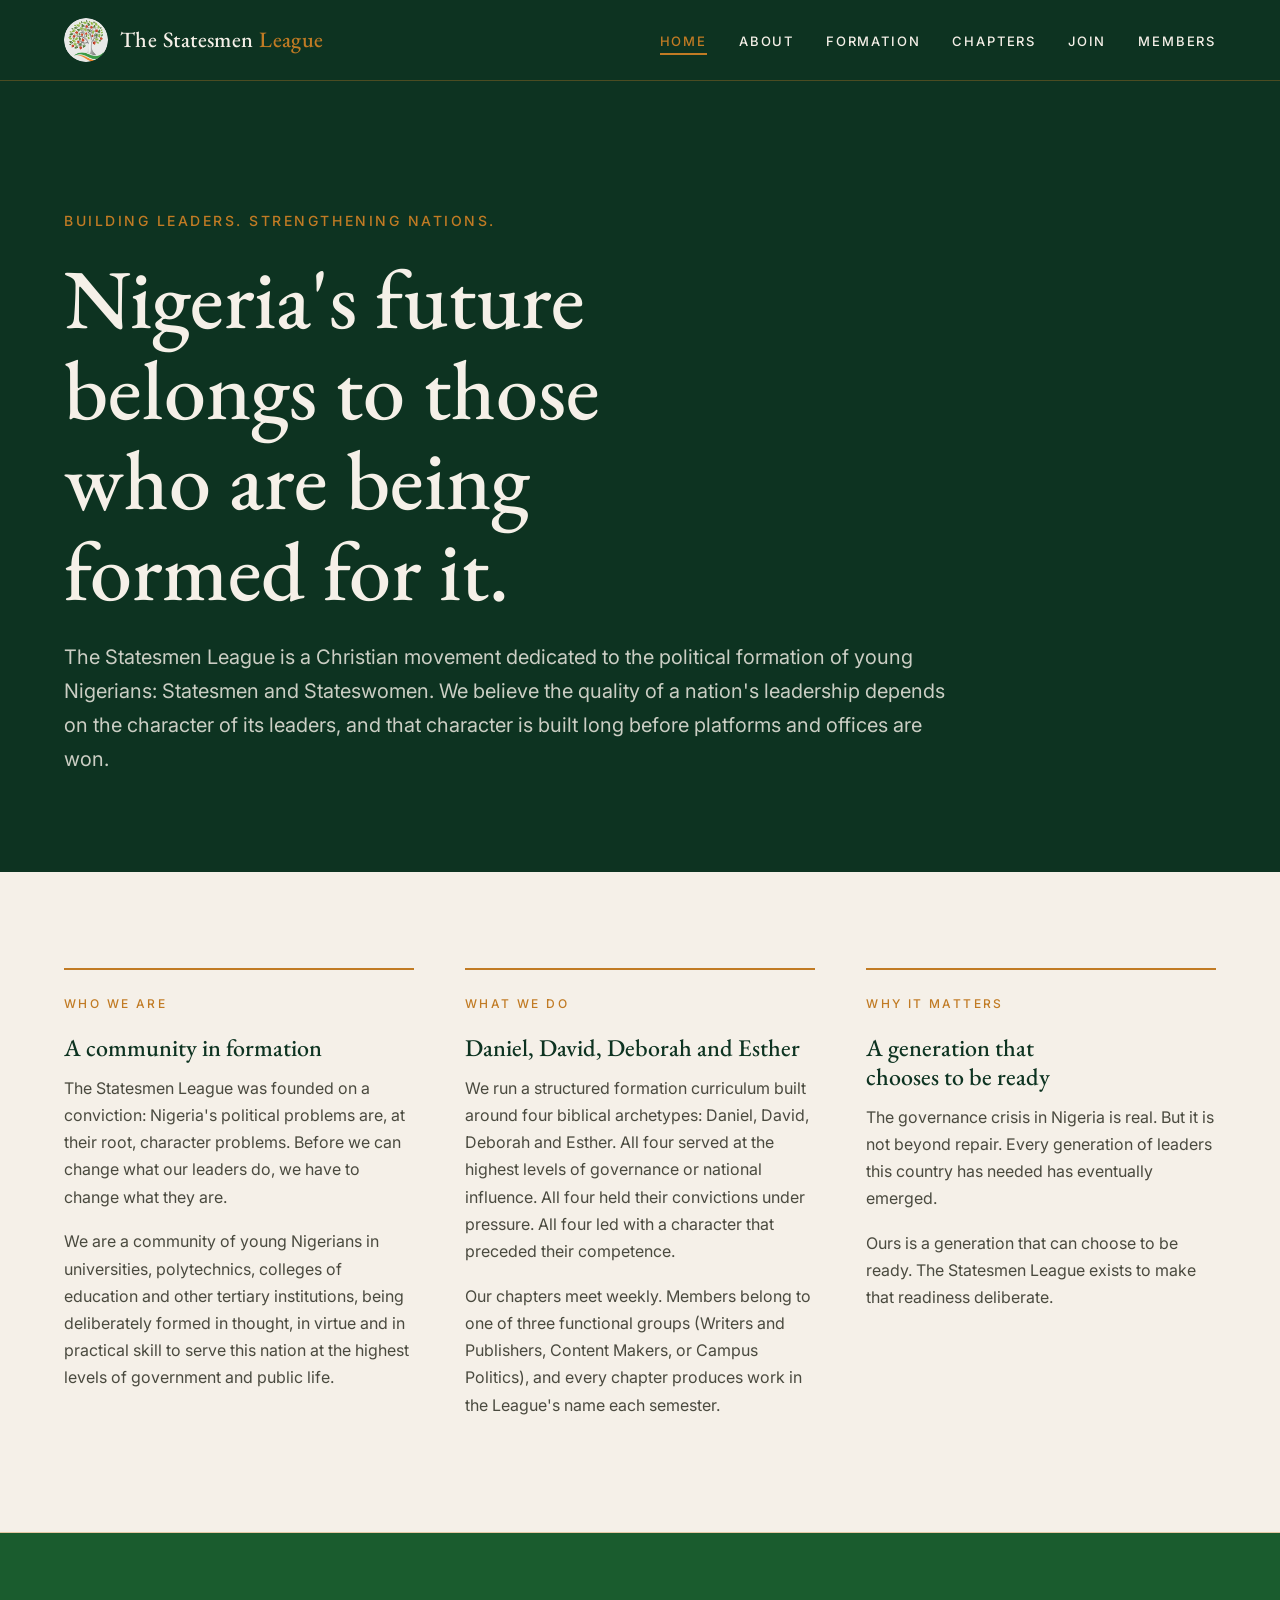
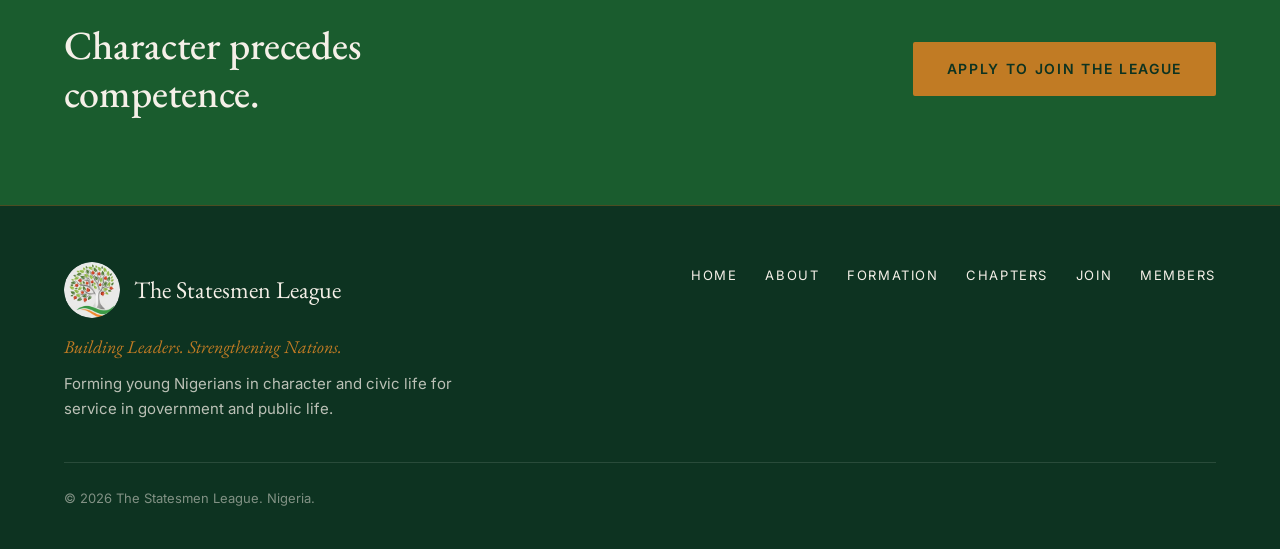
==== commit 40dc728b: "Include all tertiary institutions in site and form wording Co-Authored-By: Claude Opus 5.5 <noreply@" ====
--- a/site/index.html
+++ b/site/index.html
@@ -49,7 +49,7 @@
           <span class="eyebrow">Who we are</span>
           <h3>A community in formation</h3>
           <p>The Statesmen League was founded on a conviction: Nigeria's political problems are, at their root, character problems. Before we can change what our leaders do, we have to change what they are.</p>
-          <p>We are a community of young Nigerians being deliberately formed in thought, in virtue and in practical skill to serve this nation at the highest levels of government and public life.</p>
+          <p>We are a community of young Nigerians in universities, polytechnics, colleges of education and other tertiary institutions, being deliberately formed in thought, in virtue and in practical skill to serve this nation at the highest levels of government and public life.</p>
         </div>
         <div>
           <span class="eyebrow">What we do</span>
--- a/site/assets/styles.css
+++ b/site/assets/styles.css
@@ -530,3 +530,5 @@
 }
 
 .home-head .eyebrow { font-size: 14px; letter-spacing: 0.18em; }
+
+.lede + .lede { margin-top: 1em; }
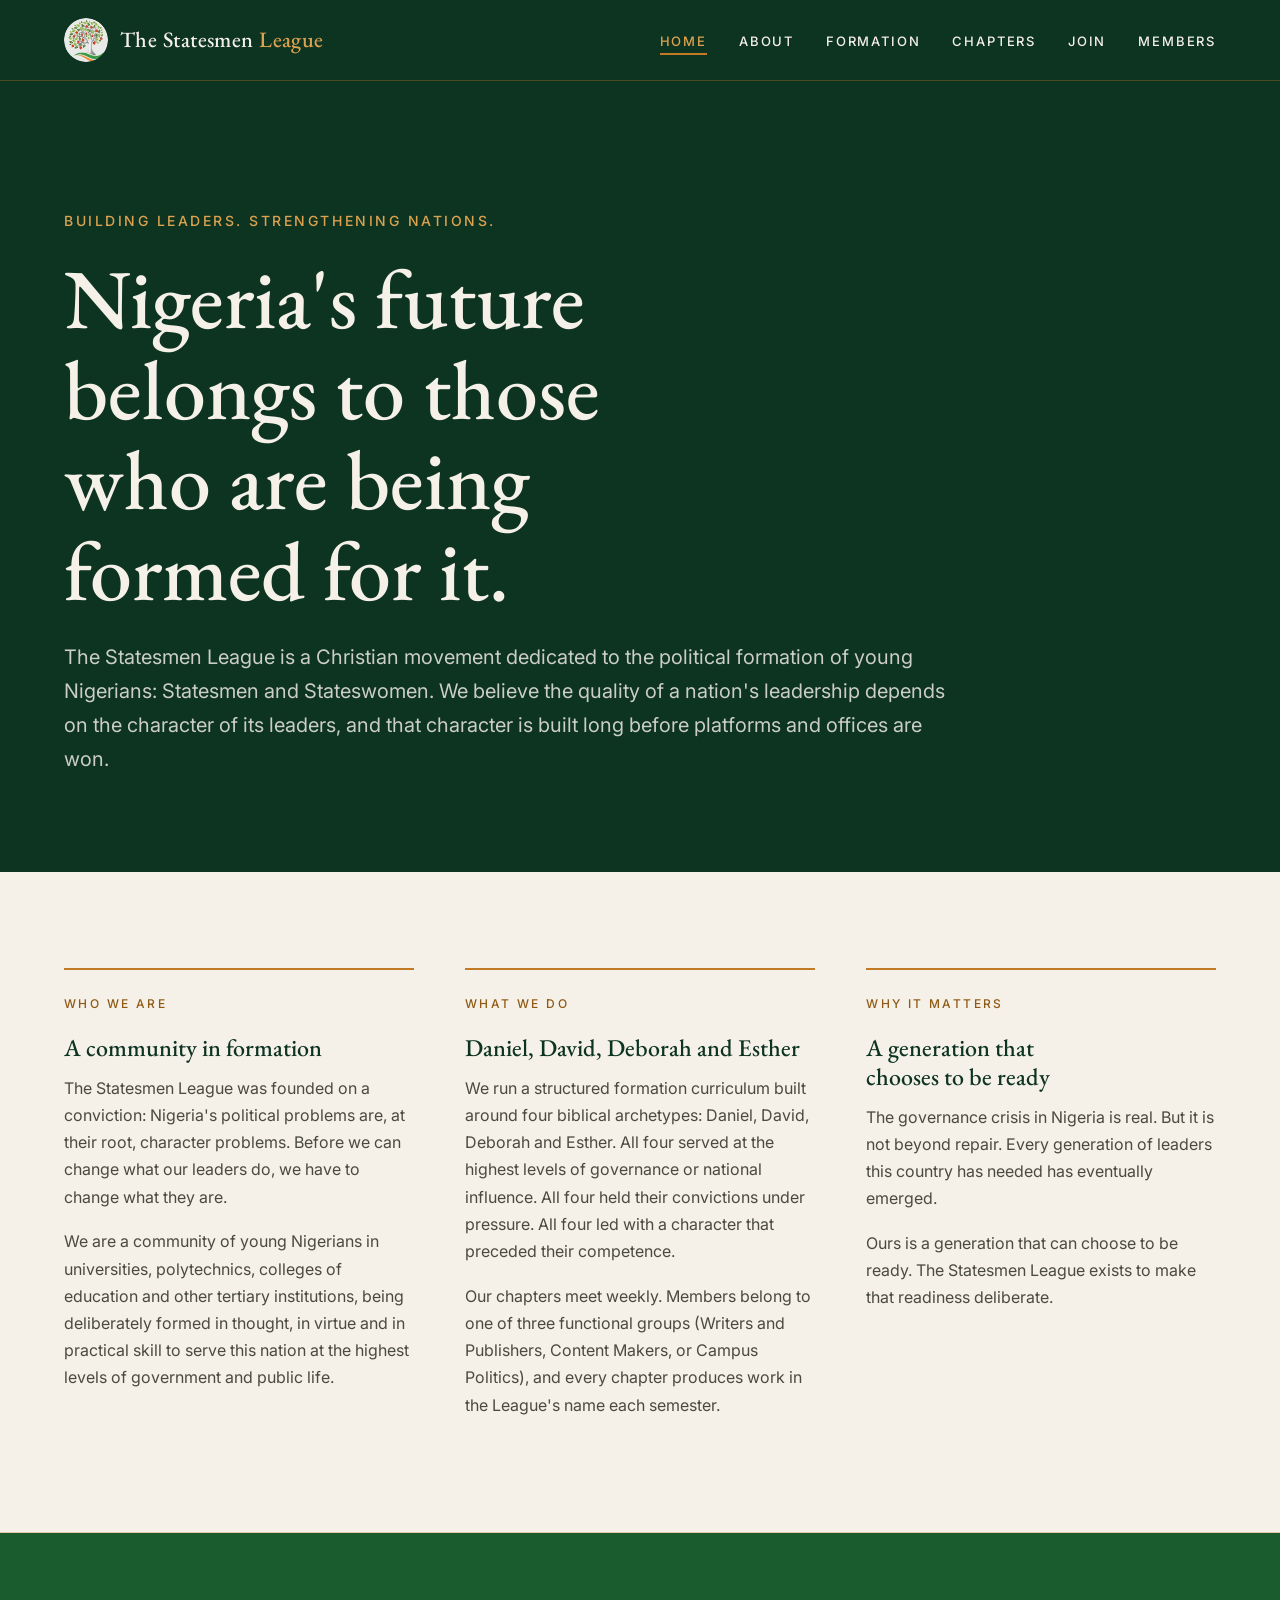
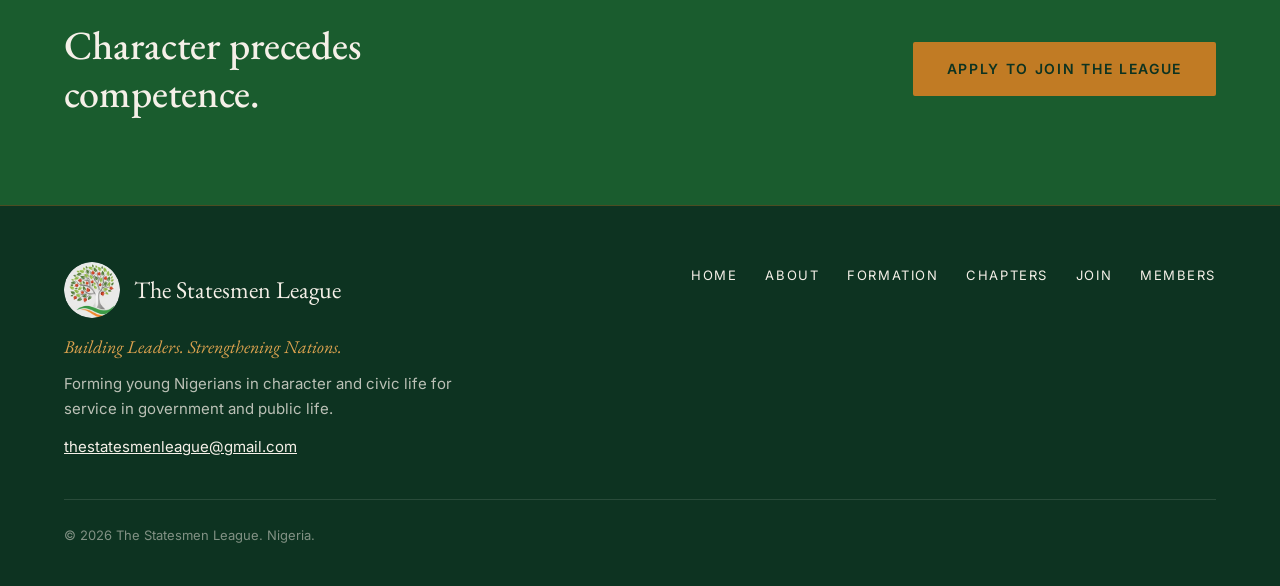
==== commit e7ad1d5b: "Readable gold text, chapter list, privacy note, footer email, clean URLs and 404 page Co-Authored-By" ====
--- a/site/index.html
+++ b/site/index.html
@@ -21,15 +21,15 @@
   <a class="skip-link" href="#main">Skip to content</a>
   <header class="site-header">
     <nav class="nav-inner" aria-label="Main">
-      <a class="brand" href="index.html"><img src="assets/img/logo-mark.png" alt="" width="44" height="44"><span class="brand-text">The Statesmen <span>League</span></span></a>
+      <a class="brand" href="/"><img src="assets/img/logo-mark.png" alt="" width="44" height="44"><span class="brand-text">The Statesmen <span>League</span></span></a>
       <button class="nav-toggle" type="button" aria-expanded="false" aria-controls="nav-links">Menu</button>
       <ul class="nav-links" id="nav-links">
-        <li><a href="index.html" aria-current="page">Home</a></li>
-        <li><a href="about.html">About</a></li>
-        <li><a href="formation.html">Formation</a></li>
-        <li><a href="chapters.html">Chapters</a></li>
-        <li><a href="join.html">Join</a></li>
-        <li><a href="members.html">Members</a></li>
+        <li><a href="/" aria-current="page">Home</a></li>
+        <li><a href="/about">About</a></li>
+        <li><a href="/formation">Formation</a></li>
+        <li><a href="/chapters">Chapters</a></li>
+        <li><a href="/join">Join</a></li>
+        <li><a href="/members">Members</a></li>
       </ul>
     </nav>
   </header>
@@ -69,7 +69,7 @@
     <section class="cta-band">
       <div class="section-inner">
         <h2>Character precedes competence.</h2>
-        <a class="button" href="join.html">Apply to join the League</a>
+        <a class="button" href="/join">Apply to join the League</a>
       </div>
     </section>
 
@@ -81,14 +81,15 @@
         <div class="footer-name"><img src="assets/img/logo-mark.png" alt="" width="56" height="56">The Statesmen League</div>
         <p class="footer-tagline">Building Leaders. Strengthening Nations.</p>
         <p class="footer-purpose">Forming young Nigerians in character and civic life for service in government and public life.</p>
+        <p class="footer-contact"><a href="mailto:thestatesmenleague@gmail.com">thestatesmenleague@gmail.com</a></p>
       </div>
       <ul class="footer-links">
-        <li><a href="index.html">Home</a></li>
-        <li><a href="about.html">About</a></li>
-        <li><a href="formation.html">Formation</a></li>
-        <li><a href="chapters.html">Chapters</a></li>
-        <li><a href="join.html">Join</a></li>
-        <li><a href="members.html">Members</a></li>
+        <li><a href="/">Home</a></li>
+        <li><a href="/about">About</a></li>
+        <li><a href="/formation">Formation</a></li>
+        <li><a href="/chapters">Chapters</a></li>
+        <li><a href="/join">Join</a></li>
+        <li><a href="/members">Members</a></li>
       </ul>
     </div>
     <div class="footer-base">&copy; 2026 The Statesmen League. Nigeria.</div>
--- a/site/assets/styles.css
+++ b/site/assets/styles.css
@@ -2,6 +2,9 @@
   --green-dark: #0D3321;
   --green-mid: #1A5C2E;
   --gold: #C17B24;
+  /* Gold for small text: darker on cream, lighter on dark green, so it stays readable */
+  --gold-ink: #8F5A15;
+  --gold-glow: #DCA24F;
   --cream: #F5F0E8;
   --ink: #1A1A14;
   --ink-soft: #4A4A3F;
@@ -48,7 +51,7 @@
 p { margin: 0 0 1.1em; }
 
 a { color: var(--green-mid); }
-a:hover { color: var(--gold); }
+a:hover { color: var(--gold-ink); }
 
 :focus-visible { outline: 2px solid var(--gold); outline-offset: 3px; }
 
@@ -112,10 +115,10 @@
   transition: color 0.15s, border-color 0.15s;
 }
 
-.nav-links a:hover { color: var(--gold); }
+.nav-links a:hover { color: var(--gold-glow); }
 
 .nav-links a[aria-current="page"] {
-  color: var(--gold);
+  color: var(--gold-glow);
   border-bottom-color: var(--gold);
 }
 
@@ -177,9 +180,11 @@
   font-weight: 500;
   letter-spacing: 0.2em;
   text-transform: uppercase;
-  color: var(--gold);
+  color: var(--gold-ink);
   margin-bottom: 20px;
 }
+
+.page-head .eyebrow { color: var(--gold-glow); }
 
 .home-head h1 {
   font-size: clamp(40px, 7.5vw, 84px);
@@ -321,7 +326,7 @@
   font-weight: 500;
   letter-spacing: 0.16em;
   text-transform: uppercase;
-  color: var(--gold);
+  color: var(--gold-ink);
   margin-bottom: 12px;
 }
 
@@ -391,7 +396,7 @@
   transition: background 0.15s, color 0.15s;
 }
 
-.button:hover { background: transparent; color: var(--gold); }
+.button:hover { background: var(--green-dark); border-color: var(--green-dark); color: var(--cream); }
 
 .cta-band {
   background: var(--green-mid);
@@ -477,7 +482,7 @@
   letter-spacing: 0.12em;
   text-transform: uppercase;
 }
-.footer-links a:hover { color: var(--gold); }
+.footer-links a:hover { color: var(--gold-glow); }
 
 .footer-base {
   max-width: 1280px;
@@ -496,7 +501,7 @@
 }
 
 .card-link:hover { border-color: var(--gold); background: #fff; color: inherit; }
-.card-link h3::after { content: " \2197"; color: var(--gold); font-size: 18px; }
+.card-link h3::after { content: " \2197"; color: var(--gold-ink); font-size: 18px; }
 
 .section-inner.prose { max-width: 1280px; }
 .section-inner.prose > :not(.pull) { max-width: var(--measure); }
@@ -505,7 +510,7 @@
 
 .brand { display: inline-flex; align-items: center; gap: 12px; }
 .brand img, .footer-name img { border-radius: 50%; flex-shrink: 0; }
-.brand-text span { color: var(--gold); }
+.brand-text span { color: var(--gold-glow); }
 
 .footer-name { display: flex; align-items: center; gap: 14px; margin-bottom: 14px; }
 
@@ -525,10 +530,39 @@
   font-family: var(--serif);
   font-style: italic;
   font-size: 18px;
-  color: var(--gold);
+  color: var(--gold-glow);
   margin: 0 0 8px;
 }
 
 .home-head .eyebrow { font-size: 14px; letter-spacing: 0.18em; }
 
 .lede + .lede { margin-top: 1em; }
+
+.chapter-list {
+  list-style: none;
+  margin: 28px 0 32px;
+  padding: 0;
+  display: grid;
+  grid-template-columns: repeat(3, minmax(0, 1fr));
+  gap: 12px;
+  max-width: 900px;
+}
+
+.chapter-list li {
+  font-family: var(--serif);
+  font-size: 20px;
+  color: var(--green-dark);
+  background: var(--cream);
+  border: 1px solid var(--rule);
+  border-left: 3px solid var(--gold);
+  padding: 14px 18px;
+}
+
+@media (max-width: 700px) {
+  .chapter-list { grid-template-columns: repeat(2, minmax(0, 1fr)); }
+  .chapter-list li { font-size: 17px; padding: 12px 14px; }
+}
+
+.footer-contact { margin: 12px 0 0; }
+.footer-contact a { color: var(--cream); }
+.footer-contact a:hover { color: var(--gold-glow); }
